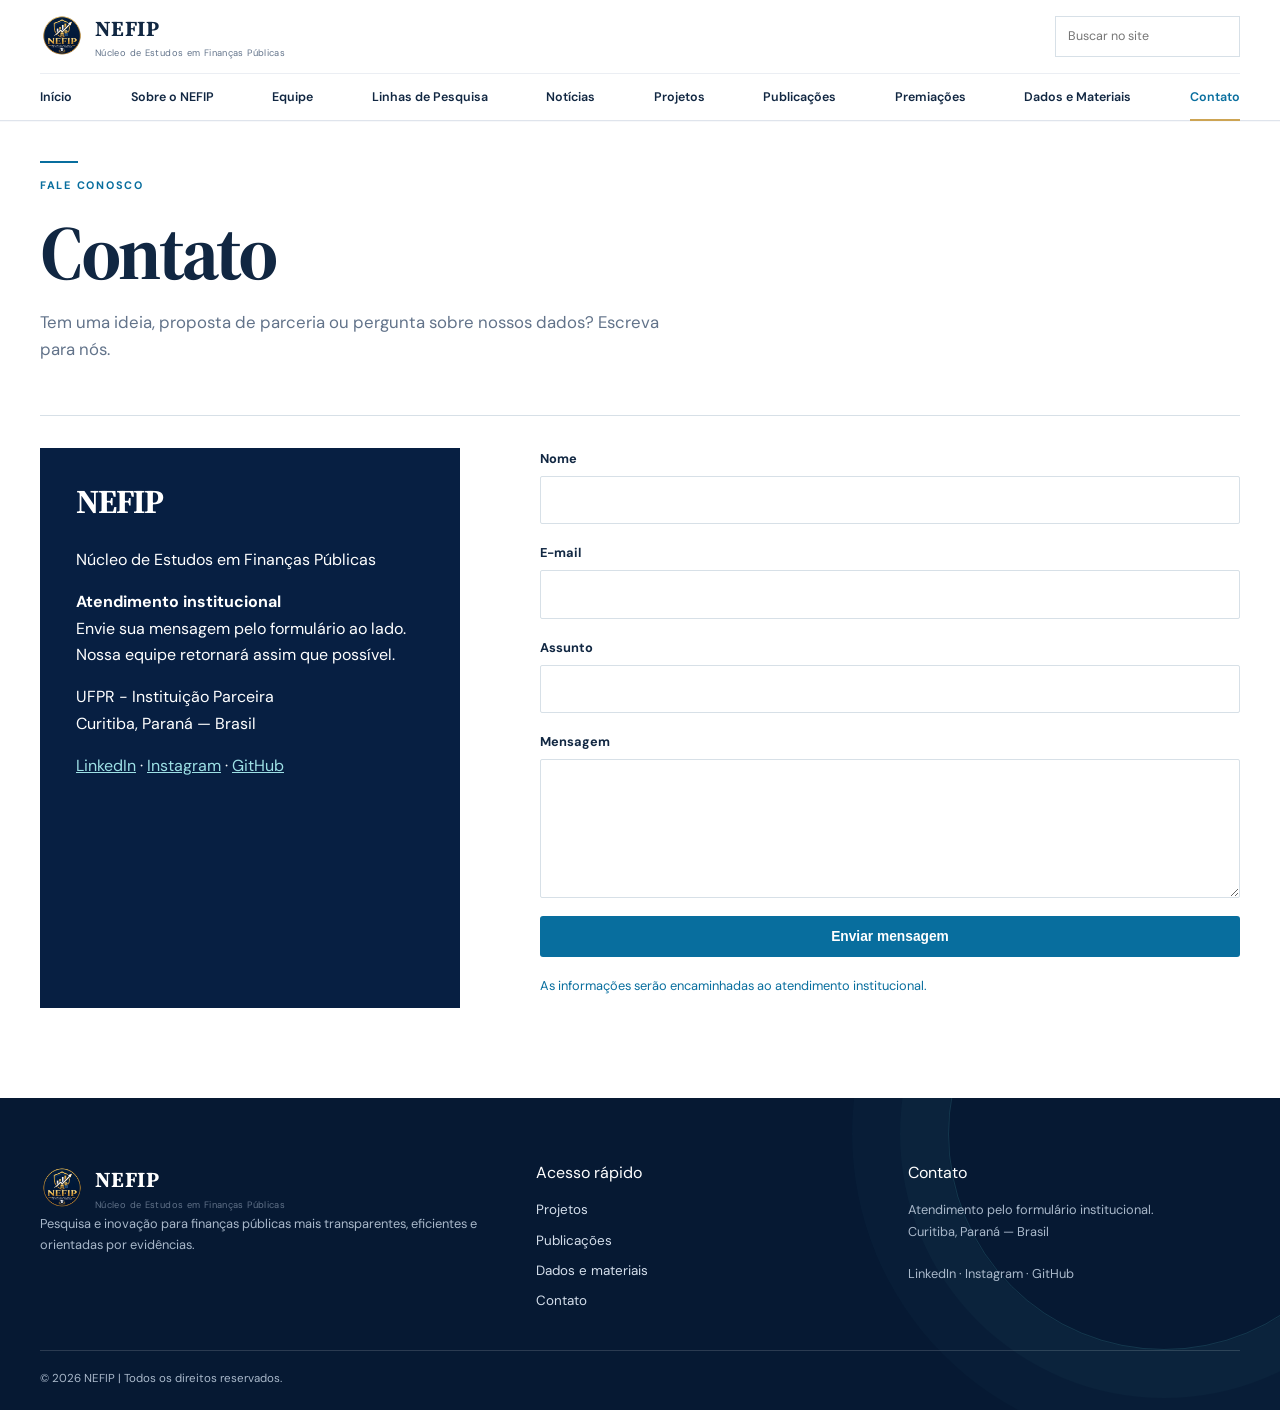
==== contato.html @ 5df728a5 "Initial commit: NEFIP institutional website" ====
﻿<!doctype html>
<html lang="pt-BR">
  <head>
    <meta charset="utf-8">
    <meta name="viewport" content="width=device-width,initial-scale=1">
    <title>Contato | NEFIP</title>
    <link rel="preconnect" href="https://fonts.googleapis.com">
    <link rel="preconnect" href="https://fonts.gstatic.com" crossorigin>
    <link href="https://fonts.googleapis.com/css2?family=DM+Sans:wght@400;500;600;700&family=Source+Serif+4:opsz,wght@8..60,500;8..60,600;8..60,700&display=swap" rel="stylesheet">
    <link rel="stylesheet" href="assets/style.css">
  </head>
  <body data-page="contact">
    <a class="skip-link" href="#conteudo">Pular para o conteúdo</a>
    <!-- CABEÇALHO: MONTADO POR assets/app.js -->
<div id="site-header">
  </div>
  <!-- CONTEÚDO PRINCIPAL DA PÁGINA -->
<main id="conteudo" class="page-main">
  <div class="wrap page-intro">
    <p class="eyebrow">FALE CONOSCO</p>
    <h1>Contato</h1>
    <p>Tem uma ideia, proposta de parceria ou pergunta sobre nossos dados? Escreva para nós.</p>
  </div>
  <section class="wrap contact-grid">
    <div class="contact-details">
      <h2>NEFIP</h2>
      <p>Núcleo de Estudos em Finanças Públicas</p>
      <p>
        <b>Atendimento institucional</b>
        <br>Envie sua mensagem pelo formulário ao lado. Nossa equipe retornará assim que possível.</p>
        <p>UFPR - Instituição Parceira<br>Curitiba, Paraná — Brasil</p>
        <p>
          <a href="#">LinkedIn</a> · <a href="#">Instagram</a> · <a href="#">GitHub</a>
        </p>
      </div>
      <form class="contact-form" action="https://formspree.io/f/xqpzqyog" method="POST">
        <input type="hidden" name="_subject" value="Nova mensagem pelo site do NEFIP">
        <label>Nome<input required type="text" name="name" autocomplete="name">
        </label>
        <label>E-mail<input required type="email" name="email" autocomplete="email">
        </label>
        <label>Assunto<input type="text" name="subject">
        </label>
        <label>Mensagem<textarea required name="message" rows="5">
        </textarea>
      </label>
      <button class="button primary" type="submit">Enviar mensagem</button>
      <p class="form-note">As informações serão encaminhadas ao atendimento institucional.</p>
    </form>
  </section>
</main>
<!-- RODAPÉ: MONTADO POR assets/app.js -->
<div id="site-footer">
</div>
<button class="to-top" aria-label="Voltar ao topo">↑</button>
<!-- DADOS E FUNCIONALIDADES COMPARTILHADAS -->
<script src="assets/data.js">
</script>
<script src="assets/app.js">
</script>
<script src="assets/contact-form.js">
</script>
</body>
</html>
---- assets/style.css ----
﻿/* BASE E VARIÁVEIS */
:root{
  --navy:#071f42;
  --ink:#112742;
  --blue:#086e9e;
  --cyan:#55bbc4;
  --gold:#cda453;
  --paper:#f3f6f8;
  --line:#d7e0e7;
  --muted:#62738a;
  --header-space:119px;
  --serif:'Source Serif 4',Georgia,serif;
  --sans:'DM Sans',Arial,sans-serif
}

*{
  box-sizing:border-box
}

html{
  scroll-behavior:smooth
}

body{
  margin:0;
  color:var(--ink);
  background:#fff;
  font:16px/1.65 var(--sans)
}

a{
  color:inherit;
  text-decoration:none
}

h1,h2,h3,p{
  margin-top:0
}

h1,h2,h3{
  font-family:var(--serif);
  line-height:1.05
}

h1{
  font-size:clamp(2.7rem,6vw,5rem);
  letter-spacing:-.045em
}

h2{
  font-size:clamp(2rem,3.5vw,3rem);
  letter-spacing:-.035em
}

h3{
  font-size:1.45rem
}

.wrap{
  width:min(1200px,calc(100% - 48px));
  margin:auto
}

.sr-only,.skip-link{
  position:absolute;
  width:1px;
  height:1px;
  overflow:hidden;
  clip:rect(0,0,0,0)
}

.skip-link:focus{
  width:auto;
  height:auto;
  clip:auto;
  top:10px;
  left:10px;
  z-index:50;
  padding:10px;
  background:#fff;
  color:#000
}

.eyebrow{
  font-size:.68rem;
  letter-spacing:.16em;
  font-weight:700;
  color:var(--blue);
  margin-bottom:17px
}

.gold-text{
  color:#b77f1b
}

.button{
  display:inline-flex;
  align-items:center;
  justify-content:center;
  padding:12px 19px;
  border:1px solid transparent;
  border-radius:3px;
  font-size:.86rem;
  font-weight:700;
  transition:.2s
}

.button:hover{
  transform:translateY(-2px)
}

.primary{
  background:#086e9e;
  color:#fff
}

.gold{
  background:var(--gold);
  color:#1b2840
}

.outline{
  border-color:#9eb3cf;
  color:#fff
}

.hero .outline{
  border-color:#086e9e;
  color:#086e9e
}

.dark{
  background:var(--navy);
  color:#fff
}

.text-link{
  font-weight:700;
  color:var(--blue);
  font-size:.9rem
}

.text-link span{
  padding-left:8px
}

.section{
  padding:82px 0
}

.section-heading{
  display:flex;
  justify-content:space-between;
  align-items:end;
  gap:25px;
  margin-bottom:36px
}

.section-heading h2{
  max-width:600px
}

.intro{
  max-width:360px;
  color:var(--muted)
}


/* CABEÇALHO FIXO — IDENTIDADE DE NAVEGAÇÃO */
.site-header{
  position:fixed;
  top:0;
  right:0;
  left:0;
  top:0;
  z-index:40;
  border-bottom:1px solid rgba(220,226,234,.9);
  background:rgba(255,255,255,.96);
  box-shadow:0 1px 0 rgba(8,44,98,.03);
  backdrop-filter:blur(14px);
  -webkit-backdrop-filter:blur(14px);
  transition:box-shadow .25s ease,background-color .25s ease
}

/* Reserva o espaço da barra fixa sem deslocar o conteúdo ao rolar. */
#site-header{
  height:var(--header-space)
}

.header-top,.nav-row{
  display:flex;
  align-items:center;
  justify-content:space-between
}

.header-top{
  min-height:var(--header-top-height,70px);
  padding:var(--header-top-padding,11px) 0;
  transition:background-color .2s ease
}

.brand{
  display:flex;
  align-items:center;
  gap:11px
}

.brand img{
  width:var(--brand-mark-size,44px);
  height:var(--brand-mark-size,44px);
  border-radius:10px;
  object-fit:cover
}

.brand strong{
  font-family:var(--serif);
  font-size:var(--brand-title-size,1.34rem);
  letter-spacing:.02em
}

.brand small{
  display:block;
  color:var(--muted);
  font-size:.58rem;
  letter-spacing:.04em;
  opacity:var(--brand-subtitle-opacity,1)
}

.search{
  border:1px solid var(--line);
  padding:9px 12px;
  width:185px;
  font:inherit;
  font-size:.78rem
}

.nav-row{
  border-top:1px solid rgba(8,44,98,.08)
}

.nav-links{
  display:flex;
  flex:1;
  justify-content:space-between;
  gap:12px;
  overflow:visible;
  white-space:nowrap;
  padding:var(--navigation-padding,11px) 0;
  font-size:.78rem;
  font-weight:600
}

.nav-links a:hover,.nav-links a[aria-current=page]{
  color:var(--blue)
}

.nav-links a{
  position:relative;
  padding:2px 0
}

.nav-links a:after{
  position:absolute;
  right:0;
  bottom:-12px;
  left:0;
  height:2px;
  background:var(--gold);
  content:"";
  opacity:0;
  transform:scaleX(.45);
  transition:opacity .2s ease,transform .2s ease
}

.nav-links a:hover:after,.nav-links a[aria-current=page]:after{
  opacity:1;
  transform:scaleX(1)
}

/* Estado de rolagem: sombra e contraste aumentam progressivamente via JavaScript. */
.site-header.is-condensed{
  background:rgba(255,255,255,.985);
  box-shadow:0 8px 22px rgba(16,33,59,.09)
}

.site-header.is-condensed .nav-links a:after{
  bottom:calc(-1 * var(--navigation-padding,11px))
}

/* Evita que títulos de seções fiquem escondidos ao navegar por âncoras. */
[id]{
  scroll-margin-top:132px
}

.menu-toggle{
  display:none;
  background:none;
  border:0;
  font-size:1.5rem
}

/* Em telas intermediárias, o menu vira um painel — nunca uma faixa rolável. */
@media(max-width:1080px){
  :root{
    --header-space:104px
  }

  .search{
    display:none
  }

  .menu-toggle{
    display:block;
    margin-left:auto;
    padding:8px 0 8px 14px;
    color:var(--navy)
  }

  .nav-row{
    position:relative;
    justify-content:flex-end;
    min-height:34px
  }

  .nav-links{
    display:none;
    position:absolute;
    top:100%;
    right:0;
    left:auto;
    width:min(360px,calc(100vw - 32px));
    padding:18px;
    border:1px solid var(--line);
    border-top:3px solid var(--gold);
    background:#fff;
    box-shadow:0 18px 42px rgba(7,31,66,.18);
    flex-direction:column;
    align-items:stretch;
    gap:0;
    white-space:normal
  }

  .nav-links.open{
    display:flex
  }

  .nav-links a{
    padding:10px 0;
    border-bottom:1px solid #edf1f4
  }

  .nav-links a:last-child{
    border-bottom:0
  }

  .nav-links a:after{
    display:none
  }
}


/* HOME */
.hero{
  position:relative;
  background:#fff;
  color:var(--ink);
  overflow:hidden
}

.hero:before{
  position:absolute;
  top:0;
  right:0;
  bottom:0;
  width:39%;
  background:#086e9e;
  content:"";
}

.hero-grid{
  display:grid;
  grid-template-columns:1.2fr .8fr;
  position:relative;
  min-height:470px;
  align-items:center;
  gap:50px
}

.hero .light{
  display:flex;
  align-items:center;
  gap:10px;
  color:#086e9e
}

.hero .light:before{
  width:34px;
  height:1px;
  background:var(--gold);
  content:""
}

.hero h1{
  max-width:680px;
  margin-bottom:22px
}

.lead{
  max-width:590px;
  font-size:1.08rem;
  color:var(--muted)
}

.actions{
  display:flex;
  gap:12px;
  flex-wrap:wrap;
  margin-top:30px
}

.hero-graphic{
  border-radius:0;
  height:292px;
  position:relative;
  border:1px solid rgba(255,255,255,.34);
  background:#075f89;
  box-shadow:16px 16px 0 rgba(205,164,83,.92);
  overflow:hidden
}

.orbit{
  position:absolute;
  border:1px solid rgba(99,211,221,.38);
  border-radius:50%
}

.orbit-1{
  width:460px;
  height:460px;
  right:-180px;
  top:-140px
}

.orbit-2{
  width:300px;
  height:300px;
  left:-150px;
  bottom:-140px
}

.chart{
  position:absolute;
  bottom:42px;
  left:45px;
  height:170px;
  display:flex;
  align-items:end;
  gap:12px;
  border-bottom:1px solid #86a7ca;
  padding:0 9px
}

.chart i{
  width:25px;
  background:#5bc4cc;
  display:block
}

.chart i:nth-child(1){
  height:39%
}

.chart i:nth-child(2){
  height:62%
}

.chart i:nth-child(3){
  height:52%
}

.chart i:nth-child(4){
  height:84%;
  background:#d3a343
}

.chart i:nth-child(5){
  height:100%
}

.chart-caption{
  position:absolute;
  right:27px;
  bottom:23px;
  padding:14px;
  background:#fff;
  color:var(--ink);
  display:flex;
  flex-direction:column
}

.chart-caption span,.chart-caption small{
  font-size:.65rem;
  color:var(--muted)
}

.chart-caption strong{
  font:2rem var(--serif)
}

.stats{
  position:relative;
  z-index:2;
  background:#fff;
  border-bottom:1px solid var(--line)
}

.stats-grid{
  display:grid;
  grid-template-columns:repeat(5,1fr)
}

.stats-grid>div{
  padding:27px 14px 24px;
  text-align:center;
  border-right:1px solid var(--line)
}

.stats-grid>div:last-child{
  border:0
}

.stats strong{
  display:block;
  font:1.9rem var(--serif);
  color:var(--navy)
}

.stats span{
  display:block;
  font-size:.6rem;
  text-transform:uppercase;
  letter-spacing:.08em;
  color:var(--muted)
}

.feature-grid{
  display:grid;
  grid-template-columns:repeat(4,1fr);
  gap:18px
}

.feature-card,.item-card{
  position:relative;
  border:1px solid var(--line);
  border-radius:2px;
  padding:25px 23px 22px;
  display:flex;
  flex-direction:column;
  transition:.2s;
  background:#fff
}

.feature-card:hover,.item-card:hover{
  border-color:#b9cad8;
  box-shadow:0 16px 34px rgba(7,31,66,.10);
  transform:translateY(-4px)
}

.feature-card .category{
  font-size:.67rem;
  letter-spacing:.08em;
  color:var(--blue);
  font-weight:700
}

.feature-card time{
  font-size:.72rem;
  color:var(--muted)
}

.feature-card h3{
  font-size:1.38rem;
  margin:15px 0
}

.feature-card p,.item-card p{
  font-size:.85rem;
  color:var(--muted)
}

.feature-card .text-link{
  margin-top:auto
}

.research-section{
  background:linear-gradient(180deg,#f5f8fa 0%,#edf3f5 100%)
}

.research-grid{
  display:grid;
  grid-template-columns:repeat(3,1fr);
  border-top:1px solid var(--line);
  border-left:1px solid var(--line)
}

.research-grid article{
  padding:30px;
  background:rgba(255,255,255,.5);
  border-right:1px solid var(--line);
  border-bottom:1px solid var(--line)
}

.research-grid b{
  color:var(--gold);
  font:1.25rem var(--serif)
}

.research-grid h3{
  margin:18px 0 12px
}

.research-grid p{
  color:var(--muted);
  font-size:.86rem;
  margin:0
}

.data-callout{
  padding:76px 0;
  background:#eef6f8
}

.data-layout{
  display:grid;
  grid-template-columns:1fr .8fr;
  gap:60px;
  align-items:center
}

.data-layout h2{
  max-width:550px
}

.data-layout p:not(.eyebrow){
  color:var(--muted);
  max-width:500px
}

.data-layout ul{
  list-style:none;
  padding:0;
  margin:0
}

.data-layout li{
  border-top:1px solid #b9d1d3;
  padding:15px 0;
  font:1.24rem var(--serif)
}

.data-layout li span{
  font:700 .68rem var(--sans);
  color:var(--blue);
  margin-right:14px
}


/* PÁGINAS E LISTAGENS */
.page-main{
  padding-bottom:90px
}

.page-intro{
  position:relative;
  padding:42px 0 34px;
  border-bottom:1px solid var(--line);
  margin-bottom:32px;
  background:none
}

.page-intro h1{
  max-width:760px;
  margin-bottom:16px
}

.page-intro:before{
  display:block;
  width:38px;
  height:2px;
  margin-bottom:14px;
  background:#086e9e;
  content:""
}

.page-intro>p:last-child{
  font-size:1.05rem;
  color:var(--muted);
  max-width:620px
}

.featured{
  display:grid;
  grid-template-columns:1.05fr 1fr;
  border:1px solid var(--line);
  margin-bottom:38px;
  background:#fff;
  box-shadow:0 14px 34px rgba(7,31,66,.06)
}

.featured-visual{
  min-height:260px;
  background:linear-gradient(135deg,#0a326d,#1e7599);
  position:relative
}

.featured-visual:after{
  content:'↗';
  position:absolute;
  right:10%;
  bottom:5%;
  font:8rem var(--serif);
  color:rgba(255,255,255,.2)
}

.featured-copy{
  padding:34px
}

.featured-copy h2{
  margin:12px 0
}

.filters{
  display:flex;
  gap:10px;
  flex-wrap:wrap;
  margin:30px 0
}

.filters input,.filters select,.contact-form input,.contact-form textarea{
  border:1px solid var(--line);
  border-radius:2px;
  padding:12px;
  background:#fff;
  font:inherit;
  font-size:.85rem;
  color:var(--ink)
}

.filters input{
  min-width:240px
}

.filters input:focus,.filters select:focus,.contact-form input:focus,.contact-form textarea:focus{
  border-color:var(--blue);
  box-shadow:0 0 0 3px rgba(23,106,155,.12)
}

.card-grid{
  display:grid;
  grid-template-columns:repeat(3,1fr);
  gap:19px
}

.item-card{
  min-height:250px
}

.item-card:before{
  position:absolute;
  top:0;
  left:23px;
  width:32px;
  height:3px;
  background:var(--gold);
  content:""
}

.item-card .meta{
  font-size:.7rem;
  text-transform:uppercase;
  letter-spacing:.06em;
  color:var(--blue);
  font-weight:700
}

.item-card h2{
  font-size:1.55rem;
  margin:14px 0
}

.item-card .text-link{
  margin-top:auto
}

.load-more{
  display:block;
  margin:30px auto;
  border:1px solid var(--navy);
  background:#fff;
  padding:12px 20px;
  color:var(--navy);
  font:600 .85rem var(--sans)
}

.publication-list{
  border-top:1px solid var(--line)
}

.publication{
  display:grid;
  grid-template-columns:120px 1fr auto;
  gap:25px;
  padding:26px 0;
  border-bottom:1px solid var(--line);
  align-items:start
}

.publication:hover{
  background:linear-gradient(90deg,rgba(85,187,196,.08),transparent 60%)
}

.pub-type{
  font-size:.68rem;
  color:var(--blue);
  font-weight:700;
  letter-spacing:.08em
}

.publication h2{
  font-size:1.55rem;
  margin:7px 0
}

.publication p{
  font-size:.86rem;
  color:var(--muted);
  margin:0
}

.publication .keywords{
  font-size:.72rem;
  margin-top:10px
}

.timeline{
  position:relative;
  padding-left:120px
}

.timeline:before{
  content:'';
  position:absolute;
  left:68px;
  top:0;
  bottom:0;
  border-left:1px solid var(--gold)
}

.award{
  position:relative;
  border-bottom:1px solid var(--line);
  padding:0 0 35px;
  margin-bottom:35px
}

.award:before{
  content:'';
  position:absolute;
  left:-58px;
  top:4px;
  width:11px;
  height:11px;
  border-radius:50%;
  background:var(--gold)
}

.award-year{
  position:absolute;
  left:-120px;
  top:-9px;
  font:1.5rem var(--serif);
  color:var(--navy)
}

.award h2{
  font-size:1.8rem;
  margin-bottom:8px
}

.award p{
  color:var(--muted)
}


/* SOBRE, EQUIPE E CONTATO */
.two-col{
  display:grid;
  grid-template-columns:1.2fr .7fr;
  gap:100px;
  padding-bottom:108px
}

.prose h2{
  font-size:2.2rem
}

.prose p{
  color:var(--muted);
  font-size:1.05rem
}

.prose aside{
  border-top:3px solid var(--gold);
  padding-top:18px
}

.prose ul{
  padding-left:18px;
  color:var(--muted)
}

.milestones{
  display:grid;
  grid-template-columns:repeat(4,1fr);
  gap:20px
}

.milestones div{
  border-top:3px solid var(--gold);
  padding-top:17px
}

.milestones b{
  font:1.75rem var(--serif);
  color:var(--blue)
}

.milestones p{
  font-size:.85rem;
  color:var(--muted)
}

.team-grid{
  display:grid;
  grid-template-columns:repeat(3,1fr);
  gap:22px
}

.person{
  position:relative;
  overflow:hidden;
  border:1px solid var(--line);
  border-top:3px solid var(--navy);
  padding:26px 24px;
  background:linear-gradient(145deg,#fff 0%,var(--paper) 100%);
  transition:transform .2s ease,box-shadow .2s ease
}

.person:hover{
  box-shadow:0 14px 30px rgba(7,31,66,.10);
  transform:translateY(-3px)
}

.avatar{
  width:55px;
  height:55px;
  border-radius:50%;
  background:linear-gradient(135deg,var(--navy),#15527c);
  color:#fff;
  display:grid;
  place-items:center;
  font:1.35rem var(--serif);
  margin-bottom:20px
}

.person h2{
  font-size:1.6rem;
  margin:0
}

.person .role{
  font-size:.78rem;
  color:var(--blue);
  font-weight:700;
  margin:4px 0 14px
}

.person p:last-child{
  font-size:.84rem;
  color:var(--muted)
}

.contact-grid{
  display:grid;
  grid-template-columns:.75fr 1.25fr;
  gap:80px
}

.contact-details{
  background:var(--navy);
  color:#fff;
  padding:36px
}

.contact-details h2{
  font-size:2.1rem
}

.contact-details a{
  color:#9de0e5;
  text-decoration:underline
}

.contact-form{
  display:grid;
  gap:18px
}

.contact-form label{
  display:grid;
  gap:7px;
  font-size:.8rem;
  font-weight:700
}

.contact-form textarea{
  resize:vertical
}

.form-note{
  color:var(--blue);
  font-size:.8rem
}

.resource-grid{
  display:grid;
  grid-template-columns:repeat(3,1fr);
  gap:20px
}

.resource-grid article{
  border:1px solid var(--line);
  padding:30px
}

.resource-grid span{
  font-size:.68rem;
  font-weight:700;
  color:var(--gold);
  letter-spacing:.1em
}

.resource-grid h2{
  font-size:1.7rem;
  margin:18px 0
}

.resource-grid p{
  color:var(--muted);
  font-size:.9rem
}

/* ARTIGOS INDIVIDUAIS DE NOTÍCIAS */
.news-article{
  max-width:780px;
  padding-bottom:80px
}

.news-article h1{
  margin-bottom:22px
}

.news-article .lead{
  color:var(--muted)
}

.news-article-header{
  margin-bottom:8px
}

.article-byline{
  margin:25px 0 0;
  font-size:.86rem;
  font-weight:700
}

.article-date{
  margin:4px 0 32px;
  color:var(--muted);
  font-size:.82rem;
  font-weight:700;
  letter-spacing:.08em;
  text-transform:uppercase
}

/* GALERIA E CARROSSEL DE NOTÍCIAS */
.article-gallery{
  margin:0 0 35px;
  border:1px solid var(--line);
  background:var(--paper)
}

.carousel-track{
  margin:0
}

.carousel-slide{
  margin:0
}

.carousel-slide[hidden]{
  display:none
}

.carousel-slide img{
  display:block;
  width:100%;
  max-height:480px;
  object-fit:cover
}

.carousel-slide figcaption{
  padding:10px 14px;
  color:var(--muted);
  font-size:.72rem
}

.carousel-controls{
  display:flex;
  align-items:center;
  justify-content:space-between;
  gap:14px;
  padding:10px 14px;
  border-top:1px solid var(--line)
}

.carousel-controls[hidden]{
  display:none
}

.carousel-button{
  width:34px;
  height:34px;
  border:1px solid var(--line);
  border-radius:50%;
  background:#fff;
  color:var(--navy);
  font-size:1rem;
  cursor:pointer
}

.carousel-dots{
  display:flex;
  gap:7px;
  justify-content:center
}

.carousel-dots button{
  width:8px;
  height:8px;
  padding:0;
  border:0;
  border-radius:50%;
  background:#bdc7d3;
  cursor:pointer
}

.carousel-dots button.active{
  background:var(--gold)
}

.article-source{
  display:flex;
  gap:12px;
  align-items:center;
  padding:14px 0;
  margin:28px 0;
  border-top:1px solid var(--line);
  border-bottom:1px solid var(--line);
  font-size:.82rem
}

.article-source span{
  color:var(--muted);
  font-weight:700;
  text-transform:uppercase;
  letter-spacing:.08em
}

.article-source a{
  color:var(--blue);
  font-weight:700
}

.article-note{
  margin-top:35px;
  padding:16px 18px;
  border-left:3px solid var(--gold);
  background:var(--paper);
  font-size:.88rem!important
}

/* CAPAS: coverImage PODE SER URL EXTERNA OU ARQUIVO LOCAL */
.card-cover,
.featured-visual{
  display:block;
  overflow:hidden
}

.card-cover{
  height:150px;
  margin:-22px -22px 20px;
  background:#0a326d
}

.card-cover img,
.featured-visual img{
  width:100%;
  height:100%;
  object-fit:cover;
  transition:transform .25s ease
}

.card-cover:hover img,
.featured-visual:hover img{
  transform:scale(1.04)
}

.news-cover-placeholder{
  display:grid;
  width:100%;
  height:100%;
  place-items:center;
  color:rgba(255,255,255,.7);
  font:1.1rem var(--serif);
  letter-spacing:.06em
}


/* MODAL, RODAP�? E INTERA�?�.ES */
.modal{
  position:fixed;
  inset:0;
  z-index:30;
  background:rgba(7,20,40,.72);
  display:grid;
  place-items:center;
  padding:20px
}

.modal-dialog{
  background:#fff;
  max-width:760px;
  width:100%;
  max-height:90vh;
  overflow:auto;
  padding:42px;
  position:relative
}

.modal-close{
  position:absolute;
  right:16px;
  top:12px;
  border:0;
  background:none;
  font-size:1.6rem
}

.modal-dialog h1{
  font-size:2.5rem
}

.modal-meta{
  color:var(--blue);
  font-size:.76rem;
  font-weight:700
}

.modal-content{
  color:#49566b
}

.site-footer{
  position:relative;
  overflow:hidden;
  background:#061933;
  color:#d5dfec;
  padding:64px 0 22px;
  margin-top:0
}

.site-footer:before{
  position:absolute;
  top:-180px;
  right:-100px;
  width:430px;
  height:430px;
  border:1px solid rgba(85,187,196,.18);
  border-radius:50%;
  box-shadow:0 0 0 48px rgba(85,187,196,.035),0 0 0 96px rgba(85,187,196,.025);
  content:""
}

.footer-grid{
  position:relative;
  display:grid;
  grid-template-columns:1.1fr .8fr .8fr;
  gap:40px;
  padding-bottom:38px
}

.site-footer .brand strong{
  color:#fff
}

.site-footer h3{
  font:1rem var(--sans);
  color:#fff
}

.footer-links{
  display:grid;
  gap:8px;
  font-size:.84rem
}

.site-footer p{
  font-size:.8rem;
  color:#a9b8ca
}

.copyright{
  border-top:1px solid rgba(255,255,255,.15);
  padding-top:18px;
  font-size:.72rem;
  color:#a9b8ca
}

.to-top{
  position:fixed;
  right:18px;
  bottom:18px;
  border:0;
  border-radius:2px;
  background:var(--gold);
  width:42px;
  height:42px;
  box-shadow:0 8px 18px rgba(7,31,66,.18);
  font-size:1.2rem;
  display:none
}

.to-top.visible{
  display:block
}

button,input,select,textarea,a{
  outline-offset:3px
}

button:focus-visible,input:focus-visible,select:focus-visible,textarea:focus-visible,a:focus-visible{
  outline:3px solid var(--cyan)
}


/* RESPONSIVIDADE */
@media(max-width:800px){
  :root{
    --header-space:104px
  }

.hero-grid,.data-layout,.contact-grid,.two-col{
  grid-template-columns:1fr
}

.hero-grid{
  padding:70px 0;
  gap:32px
}

.hero-graphic{
  height:250px
}

.stats-grid{
  grid-template-columns:repeat(3,1fr)
}

.stats-grid>div:nth-child(3){
  border-right:0
}

.feature-grid,.card-grid,.team-grid,.resource-grid{
  grid-template-columns:repeat(2,1fr)
}

.research-grid{
  grid-template-columns:repeat(2,1fr)
}

.data-layout{
  gap:30px
}

.publication{
  grid-template-columns:80px 1fr
}

.publication>a{
  grid-column:2
}

.milestones{
  grid-template-columns:repeat(2,1fr)
}

.footer-grid{
  grid-template-columns:1fr 1fr
}

.section{
  padding:65px 0
}

.page-intro{
  padding:56px 0 35px
}

.featured{
  grid-template-columns:1fr
}

.featured-visual{
  min-height:170px
}


}


@media(max-width:520px){
  .wrap{
  width:min(100% - 28px,1200px)
}

.brand small{
  display:none
}

.hero h1{
  font-size:2.65rem
}

.stats-grid{
  grid-template-columns:repeat(2,1fr)
}

.stats-grid>div:nth-child(2n){
  border-right:0
}

.feature-grid,.card-grid,.team-grid,.resource-grid,.research-grid{
  grid-template-columns:1fr
}

.section-heading{
  display:block
}

.section-heading .text-link{
  display:inline-block;
  margin-top:5px
}

.research-grid article{
  padding:22px
}

.filters>*{
  width:100%
}

.filters input{
  width:100%
}

.timeline{
  padding-left:65px
}

.timeline:before{
  left:24px
}

.award-year{
  left:-65px;
  font-size:1.15rem
}

.award:before{
  left:-47px
}

.publication{
  grid-template-columns:1fr;
  gap:8px
}

.publication>a{
  grid-column:1
}

.milestones{
  grid-template-columns:1fr
}

.footer-grid{
  grid-template-columns:1fr
}

.modal-dialog{
  padding:35px 22px
}

.contact-grid{
  gap:28px
}


}


@media(prefers-reduced-motion:reduce){
  *{
  scroll-behavior:auto!important;
  transition:none!important
}


}
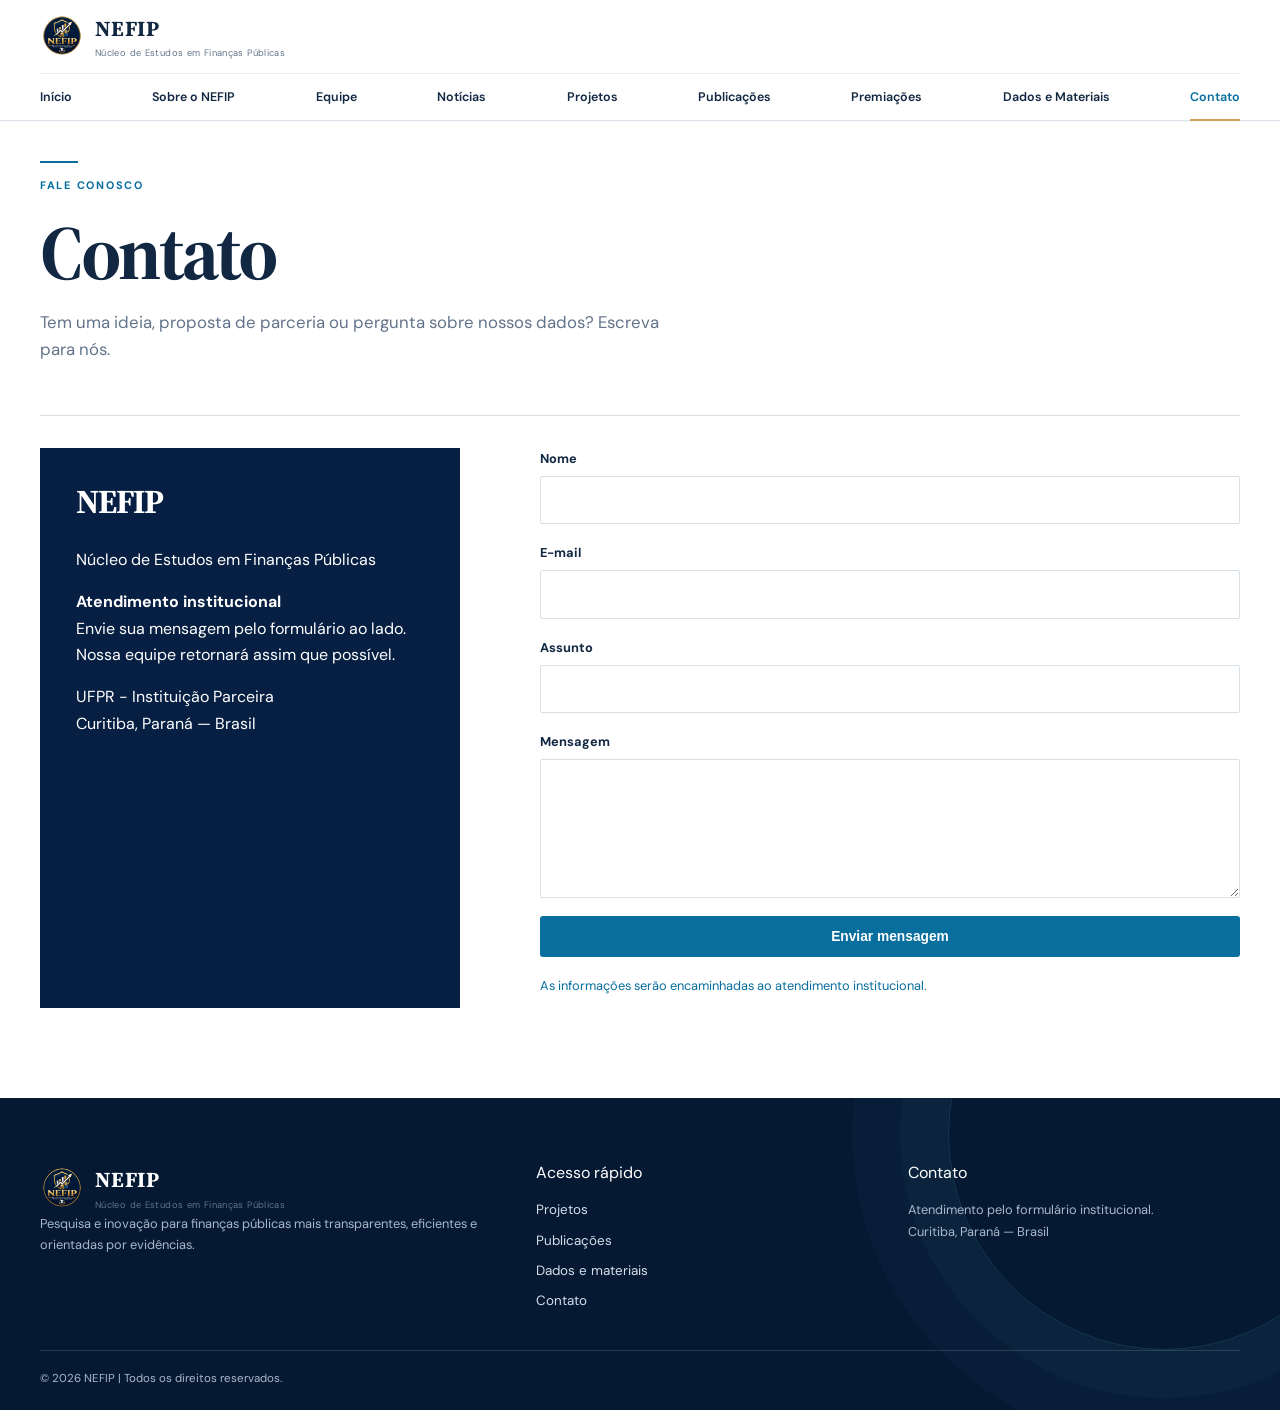
==== commit 838651c7: "Refactor code structure for improved readability and maintainability" ====
--- a/contato.html
+++ b/contato.html
@@ -29,9 +29,6 @@
         <b>Atendimento institucional</b>
         <br>Envie sua mensagem pelo formulário ao lado. Nossa equipe retornará assim que possível.</p>
         <p>UFPR - Instituição Parceira<br>Curitiba, Paraná — Brasil</p>
-        <p>
-          <a href="#">LinkedIn</a> · <a href="#">Instagram</a> · <a href="#">GitHub</a>
-        </p>
       </div>
       <form class="contact-form" action="https://formspree.io/f/xqpzqyog" method="POST">
         <input type="hidden" name="_subject" value="Nova mensagem pelo site do NEFIP">
--- a/assets/style.css
+++ b/assets/style.css
@@ -361,29 +361,14 @@
 
 /* HOME */
 .hero{
-  position:relative;
+  border-bottom:1px solid var(--line);
   background:#fff;
-  color:var(--ink);
-  overflow:hidden
-}
-
-.hero:before{
-  position:absolute;
-  top:0;
-  right:0;
-  bottom:0;
-  width:39%;
-  background:#086e9e;
-  content:"";
-}
-
-.hero-grid{
-  display:grid;
-  grid-template-columns:1.2fr .8fr;
-  position:relative;
-  min-height:470px;
-  align-items:center;
-  gap:50px
+  color:var(--ink)
+}
+
+.hero-layout{
+  display:block;
+  padding:clamp(48px,6vw,76px) 0 clamp(42px,5vw,60px)
 }
 
 .hero .light{
@@ -401,13 +386,15 @@
 }
 
 .hero h1{
-  max-width:680px;
-  margin-bottom:22px
+  max-width:780px;
+  margin-bottom:18px;
+  font-size:clamp(2.7rem,4.7vw,4.65rem);
+  letter-spacing:-.05em
 }
 
 .lead{
-  max-width:590px;
-  font-size:1.08rem;
+  max-width:650px;
+  font-size:1rem;
   color:var(--muted)
 }
 
@@ -418,142 +405,72 @@
   margin-top:30px
 }
 
-.hero-graphic{
-  border-radius:0;
-  height:292px;
-  position:relative;
-  border:1px solid rgba(255,255,255,.34);
-  background:#075f89;
-  box-shadow:16px 16px 0 rgba(205,164,83,.92);
-  overflow:hidden
-}
-
-.orbit{
-  position:absolute;
-  border:1px solid rgba(99,211,221,.38);
-  border-radius:50%
-}
-
-.orbit-1{
-  width:460px;
-  height:460px;
-  right:-180px;
-  top:-140px
-}
-
-.orbit-2{
-  width:300px;
-  height:300px;
-  left:-150px;
-  bottom:-140px
-}
-
-.chart{
-  position:absolute;
-  bottom:42px;
-  left:45px;
-  height:170px;
-  display:flex;
-  align-items:end;
-  gap:12px;
-  border-bottom:1px solid #86a7ca;
-  padding:0 9px
-}
-
-.chart i{
-  width:25px;
-  background:#5bc4cc;
-  display:block
-}
-
-.chart i:nth-child(1){
-  height:39%
-}
-
-.chart i:nth-child(2){
-  height:62%
-}
-
-.chart i:nth-child(3){
-  height:52%
-}
-
-.chart i:nth-child(4){
-  height:84%;
-  background:#d3a343
-}
-
-.chart i:nth-child(5){
-  height:100%
-}
-
-.chart-caption{
-  position:absolute;
-  right:27px;
-  bottom:23px;
-  padding:14px;
-  background:#fff;
-  color:var(--ink);
-  display:flex;
-  flex-direction:column
-}
-
-.chart-caption span,.chart-caption small{
-  font-size:.65rem;
-  color:var(--muted)
-}
-
-.chart-caption strong{
-  font:2rem var(--serif)
-}
-
-.stats{
-  position:relative;
-  z-index:2;
-  background:#fff;
-  border-bottom:1px solid var(--line)
-}
-
-.stats-grid{
-  display:grid;
-  grid-template-columns:repeat(5,1fr)
-}
-
-.stats-grid>div{
-  padding:27px 14px 24px;
-  text-align:center;
-  border-right:1px solid var(--line)
-}
-
-.stats-grid>div:last-child{
-  border:0
-}
-
-.stats strong{
-  display:block;
-  font:1.9rem var(--serif);
-  color:var(--navy)
-}
-
-.stats span{
-  display:block;
-  font-size:.6rem;
-  text-transform:uppercase;
-  letter-spacing:.08em;
-  color:var(--muted)
-}
-
-.feature-grid{
-  display:grid;
-  grid-template-columns:repeat(4,1fr);
-  gap:18px
-}
+/* ABERTURA INSTITUCIONAL — SEM MÉTRICAS OU VISUAIS FICTÍCIOS */
+.scope-intro span{
+  display:block;
+  margin-bottom:16px;
+  color:#086e9e;
+  font-size:.65rem;
+  font-weight:700;
+  letter-spacing:.16em
+}
+
+.home-scope{
+  border-bottom:1px solid var(--line);
+  background:#fbfcfd
+}
+
+.scope-layout{
+  display:grid;
+  grid-template-columns:.72fr 1.28fr;
+  gap:40px;
+  align-items:center;
+  padding:24px 0
+}
+
+.scope-intro{
+  margin:0;
+  color:var(--muted);
+  font-size:.85rem;
+  line-height:1.5
+}
+
+.scope-intro span{
+  margin-bottom:6px
+}
+
+.scope-list{
+  display:grid;
+  grid-template-columns:repeat(3,1fr);
+  gap:0;
+  padding:0;
+  margin:0;
+  list-style:none
+}
+
+.scope-list li{
+  padding:6px 16px;
+  border-left:1px solid var(--line);
+  color:var(--ink);
+  font:1rem var(--serif);
+  white-space:nowrap
+}
+
+.feature-grid{
+  display:grid;
+  grid-template-columns:repeat(4,1fr);
+  gap:0;
+  border-top:1px solid var(--line);
+  border-left:1px solid var(--line)
+}
 
 .feature-card,.item-card{
   position:relative;
-  border:1px solid var(--line);
-  border-radius:2px;
-  padding:25px 23px 22px;
+  border:0;
+  border-right:1px solid var(--line);
+  border-bottom:1px solid var(--line);
+  border-radius:0;
+  padding:28px 24px 24px;
   display:flex;
   flex-direction:column;
   transition:.2s;
@@ -561,9 +478,9 @@
 }
 
 .feature-card:hover,.item-card:hover{
-  border-color:#b9cad8;
-  box-shadow:0 16px 34px rgba(7,31,66,.10);
-  transform:translateY(-4px)
+  background:#f6fafb;
+  box-shadow:inset 0 3px 0 #086e9e;
+  transform:none
 }
 
 .feature-card .category{
@@ -593,41 +510,51 @@
 }
 
 .research-section{
-  background:linear-gradient(180deg,#f5f8fa 0%,#edf3f5 100%)
-}
-
-.research-grid{
-  display:grid;
-  grid-template-columns:repeat(3,1fr);
-  border-top:1px solid var(--line);
-  border-left:1px solid var(--line)
-}
-
-.research-grid article{
-  padding:30px;
-  background:rgba(255,255,255,.5);
-  border-right:1px solid var(--line);
-  border-bottom:1px solid var(--line)
-}
-
-.research-grid b{
-  color:var(--gold);
-  font:1.25rem var(--serif)
-}
-
-.research-grid h3{
-  margin:18px 0 12px
-}
-
-.research-grid p{
-  color:var(--muted);
-  font-size:.86rem;
-  margin:0
-}
+  background:#fff
+}
+
+.research-list{
+  display:grid;
+  grid-template-columns:repeat(2,minmax(0,1fr));
+  column-gap:48px;
+  border-top:1px solid var(--line)
+}
+
+.research-list article{
+  position:relative;
+  padding:25px 0 25px 18px;
+  background:transparent;
+  border-bottom:1px solid var(--line)
+}
+
+.research-list article::before{
+  position:absolute;
+  top:31px;
+  left:0;
+  width:5px;
+  height:5px;
+  border-radius:50%;
+  background:var(--blue);
+  content:""
+}
+
+.research-list h3{
+  margin:0 0 7px;
+  color:var(--ink);
+  font:1.13rem/1.3 var(--serif)
+}
+
+.research-list p{
+  color:var(--muted);
+  font-size:.9rem;
+  line-height:1.55;
+  margin:0
+}
 
 .data-callout{
-  padding:76px 0;
-  background:#eef6f8
+  padding:82px 0;
+  border-top:1px solid var(--line);
+  background:#fff
 }
 
 .data-layout{
@@ -730,12 +657,45 @@
   margin:12px 0
 }
 
-.filters{
-  display:flex;
-  gap:10px;
-  flex-wrap:wrap;
-  margin:30px 0
-}
+.filters{
+  display:flex;
+  gap:10px;
+  flex-wrap:wrap;
+  margin:30px 0
+}
+
+/* PUBLICAÇÕES: FILTROS PRINCIPAIS POR COLEÇÃO */
+.publication-tabs{
+  display:flex;
+  flex-wrap:wrap;
+  gap:8px;
+  margin-top:30px
+}
+
+.publication-tab{
+  min-height:38px;
+  padding:8px 16px;
+  border:1px solid var(--line);
+  border-radius:999px;
+  background:#fff;
+  color:var(--ink);
+  font:500 .83rem var(--sans)
+}
+
+.publication-tab:hover{
+  border-color:var(--blue);
+  color:var(--blue)
+}
+
+.publication-tab.is-active{
+  border-color:var(--blue);
+  background:var(--blue);
+  color:#fff
+}
+
+.publication-tabs + .filters{
+  margin-top:16px
+}
 
 .filters input,.filters select,.contact-form input,.contact-form textarea{
   border:1px solid var(--line);
@@ -838,10 +798,15 @@
   margin:0
 }
 
-.publication .keywords{
-  font-size:.72rem;
-  margin-top:10px
-}
+.publication .keywords{
+  font-size:.72rem;
+  margin-top:10px
+}
+
+.empty-state{
+  padding:28px 0;
+  color:var(--muted)
+}
 
 .timeline{
   position:relative;
@@ -864,13 +829,14 @@
   margin-bottom:35px
 }
 
-.award:before{
+.award:before{
   content:'';
   position:absolute;
   left:-58px;
   top:4px;
-  width:11px;
-  height:11px;
+  /* 12px centraliza exatamente no eixo: 120 - 58 + 6 = 68. */
+  width:12px;
+  height:12px;
   border-radius:50%;
   background:var(--gold)
 }
@@ -1033,33 +999,212 @@
   font-size:.8rem
 }
 
-.resource-grid{
-  display:grid;
-  grid-template-columns:repeat(3,1fr);
-  gap:20px
-}
-
-.resource-grid article{
-  border:1px solid var(--line);
-  padding:30px
-}
-
-.resource-grid span{
-  font-size:.68rem;
-  font-weight:700;
-  color:var(--gold);
-  letter-spacing:.1em
-}
-
-.resource-grid h2{
-  font-size:1.7rem;
-  margin:18px 0
-}
-
-.resource-grid p{
+/* DADOS E MATERIAIS: BLOCOS EXPANSÍVEIS */
+.materials-directory{
+  border-top:1px solid var(--line)
+}
+
+.material-dropdown{
+  border-bottom:1px solid var(--line)
+}
+
+.material-dropdown summary{
+  display:grid;
+  grid-template-columns:150px 1fr 20px;
+  align-items:center;
+  gap:24px;
+  padding:25px 0;
+  cursor:pointer;
+  list-style:none
+}
+
+.material-dropdown summary::-webkit-details-marker{
+  display:none
+}
+
+.material-dropdown summary:focus-visible{
+  outline:3px solid var(--cyan);
+  outline-offset:-3px
+}
+
+.material-type{
+  color:var(--blue);
+  font-size:.68rem;
+  font-weight:700;
+  letter-spacing:.1em
+}
+
+.material-title{
+  color:var(--ink);
+  font:1.45rem/1.25 var(--serif)
+}
+
+.material-toggle{
+  position:relative;
+  width:18px;
+  height:18px
+}
+
+.material-toggle::before,.material-toggle::after{
+  position:absolute;
+  top:8px;
+  left:1px;
+  width:16px;
+  height:1px;
+  background:var(--blue);
+  content:"";
+  transition:transform .2s ease
+}
+
+.material-toggle::after{
+  transform:rotate(90deg)
+}
+
+.material-dropdown[open] .material-toggle::after{
+  transform:rotate(0)
+}
+
+.material-content{
+  display:grid;
+  grid-template-columns:minmax(0,1.15fr) minmax(250px,.85fr);
+  gap:48px;
+  padding:0 0 28px 174px
+}
+
+.material-content p{
+  max-width:650px;
   color:var(--muted);
-  font-size:.9rem
-}
+  font-size:.94rem;
+  line-height:1.65
+}
+
+.material-content .material-note{
+  color:var(--ink)
+}
+
+.material-meta{
+  padding-left:24px;
+  border-left:1px solid var(--line)
+}
+
+.material-meta p{
+  margin:0 0 8px;
+  font-size:.85rem
+}
+
+.material-meta .button{
+  margin-top:14px
+}
+
+.period-downloads{
+  margin:0 0 4px 174px;
+  padding:24px 0 4px;
+  border-top:1px solid var(--line)
+}
+
+.period-downloads h3{
+  margin:0 0 13px;
+  color:var(--ink);
+  font:1.05rem var(--serif)
+}
+
+.table-scroll{
+  overflow-x:auto;
+  -webkit-overflow-scrolling:touch
+}
+
+.download-table{
+  width:100%;
+  min-width:480px;
+  border-collapse:collapse;
+  font-size:.78rem
+}
+
+.download-table-wide{
+  min-width:760px
+}
+
+.download-table th,.download-table td{
+  padding:9px 12px;
+  border-bottom:1px solid var(--line);
+  text-align:center
+}
+
+.download-table thead th{
+  color:var(--ink);
+  font-weight:600
+}
+
+.download-table tbody th{
+  color:var(--muted);
+  font-weight:500;
+  text-align:left
+}
+
+.download-icon{
+  display:inline-grid;
+  width:22px;
+  height:22px;
+  place-items:center;
+  border:1px solid var(--line);
+  color:var(--blue);
+  font-size:.8rem;
+  text-decoration:none
+}
+
+.download-icon:hover{
+  border-color:var(--blue);
+  background:#f3f9fb
+}
+
+.complementary-downloads{
+  margin:22px 0 4px 174px;
+  border-top:1px solid var(--line)
+}
+
+.complementary-downloads>div{
+  display:grid;
+  grid-template-columns:repeat(3,1fr)
+}
+
+.complementary-downloads a{
+  display:flex;
+  align-items:center;
+  justify-content:space-between;
+  gap:10px;
+  min-height:54px;
+  padding:10px 14px;
+  border-right:1px solid var(--line);
+  color:var(--ink);
+  font-size:.78rem;
+  text-decoration:none
+}
+
+.complementary-downloads a:first-child{
+  border-left:1px solid var(--line)
+}
+
+.complementary-downloads a:hover{
+  color:var(--blue);
+  background:#f3f9fb
+}
+
+.complementary-downloads b{
+  color:var(--blue);
+  font-size:1rem
+}
+
+.sr-only{
+  position:absolute;
+  width:1px;
+  height:1px;
+  padding:0;
+  overflow:hidden;
+  clip:rect(0,0,0,0);
+  white-space:nowrap;
+  border:0
+}
+
 
 /* ARTIGOS INDIVIDUAIS DE NOTÍCIAS */
 .news-article{
@@ -1371,36 +1516,32 @@
     --header-space:104px
   }
 
-.hero-grid,.data-layout,.contact-grid,.two-col{
-  grid-template-columns:1fr
-}
-
-.hero-grid{
-  padding:70px 0;
-  gap:32px
-}
-
-.hero-graphic{
-  height:250px
-}
-
-.stats-grid{
-  grid-template-columns:repeat(3,1fr)
-}
-
-.stats-grid>div:nth-child(3){
-  border-right:0
-}
-
-.feature-grid,.card-grid,.team-grid,.resource-grid{
-  grid-template-columns:repeat(2,1fr)
-}
-
-.research-grid{
-  grid-template-columns:repeat(2,1fr)
-}
-
-.data-layout{
+  .hero-layout,.data-layout,.contact-grid,.two-col,.scope-layout{
+  grid-template-columns:1fr
+}
+
+.hero-layout{
+  padding:56px 0 46px
+}
+
+.feature-grid,.card-grid,.team-grid{
+  grid-template-columns:repeat(2,1fr)
+}
+
+.scope-layout{
+  gap:18px
+}
+
+.scope-list{
+  border-top:1px solid var(--line)
+}
+
+.scope-list li{
+  padding:14px 12px 0 0;
+  border-left:0
+}
+
+.data-layout{
   gap:30px
 }
 
@@ -1432,12 +1573,32 @@
   grid-template-columns:1fr
 }
 
-.featured-visual{
-  min-height:170px
-}
-
-
-}
+.featured-visual{
+  min-height:170px
+}
+
+.material-content{
+  grid-template-columns:1fr;
+  gap:22px;
+  padding-left:174px
+}
+
+.material-meta{
+  padding:16px 0 0;
+  border-top:1px solid var(--line);
+  border-left:0
+}
+
+.period-downloads{
+  margin-left:174px
+}
+
+.complementary-downloads{
+  margin-left:174px
+}
+
+
+}
 
 
 @media(max-width:520px){
@@ -1449,21 +1610,64 @@
   display:none
 }
 
-.hero h1{
-  font-size:2.65rem
-}
-
-.stats-grid{
-  grid-template-columns:repeat(2,1fr)
-}
-
-.stats-grid>div:nth-child(2n){
-  border-right:0
-}
-
-.feature-grid,.card-grid,.team-grid,.resource-grid,.research-grid{
-  grid-template-columns:1fr
-}
+.hero h1{
+  font-size:3.05rem
+}
+
+.scope-list{
+  grid-template-columns:1fr;
+  gap:12px
+}
+
+.scope-list li{
+  padding:0;
+  font-size:1rem
+}
+
+.feature-grid,.card-grid,.team-grid,.research-list{
+  grid-template-columns:1fr
+}
+
+.material-dropdown summary{
+  grid-template-columns:1fr 20px;
+  gap:7px 16px;
+  padding:20px 0
+}
+
+.material-type{
+  grid-column:1 / -1
+}
+
+.material-content{
+  grid-template-columns:1fr;
+  gap:20px;
+  padding:0 0 24px
+}
+
+.material-meta{
+  padding:16px 0 0;
+  border-top:1px solid var(--line);
+  border-left:0
+}
+
+.period-downloads{
+  margin-left:0;
+  padding-top:20px
+}
+
+.complementary-downloads{
+  margin-left:0
+}
+
+.complementary-downloads>div{
+  grid-template-columns:1fr
+}
+
+.complementary-downloads a,.complementary-downloads a:first-child{
+  border-right:0;
+  border-bottom:1px solid var(--line);
+  border-left:0
+}
 
 .section-heading{
   display:block
@@ -1474,9 +1678,18 @@
   margin-top:5px
 }
 
-.research-grid article{
-  padding:22px
-}
+.research-list{
+  row-gap:0;
+  column-gap:0
+}
+
+.research-list article{
+  padding:21px 0 21px 16px
+}
+
+.research-list article::before{
+  top:27px
+}
 
 .filters>*{
   width:100%
